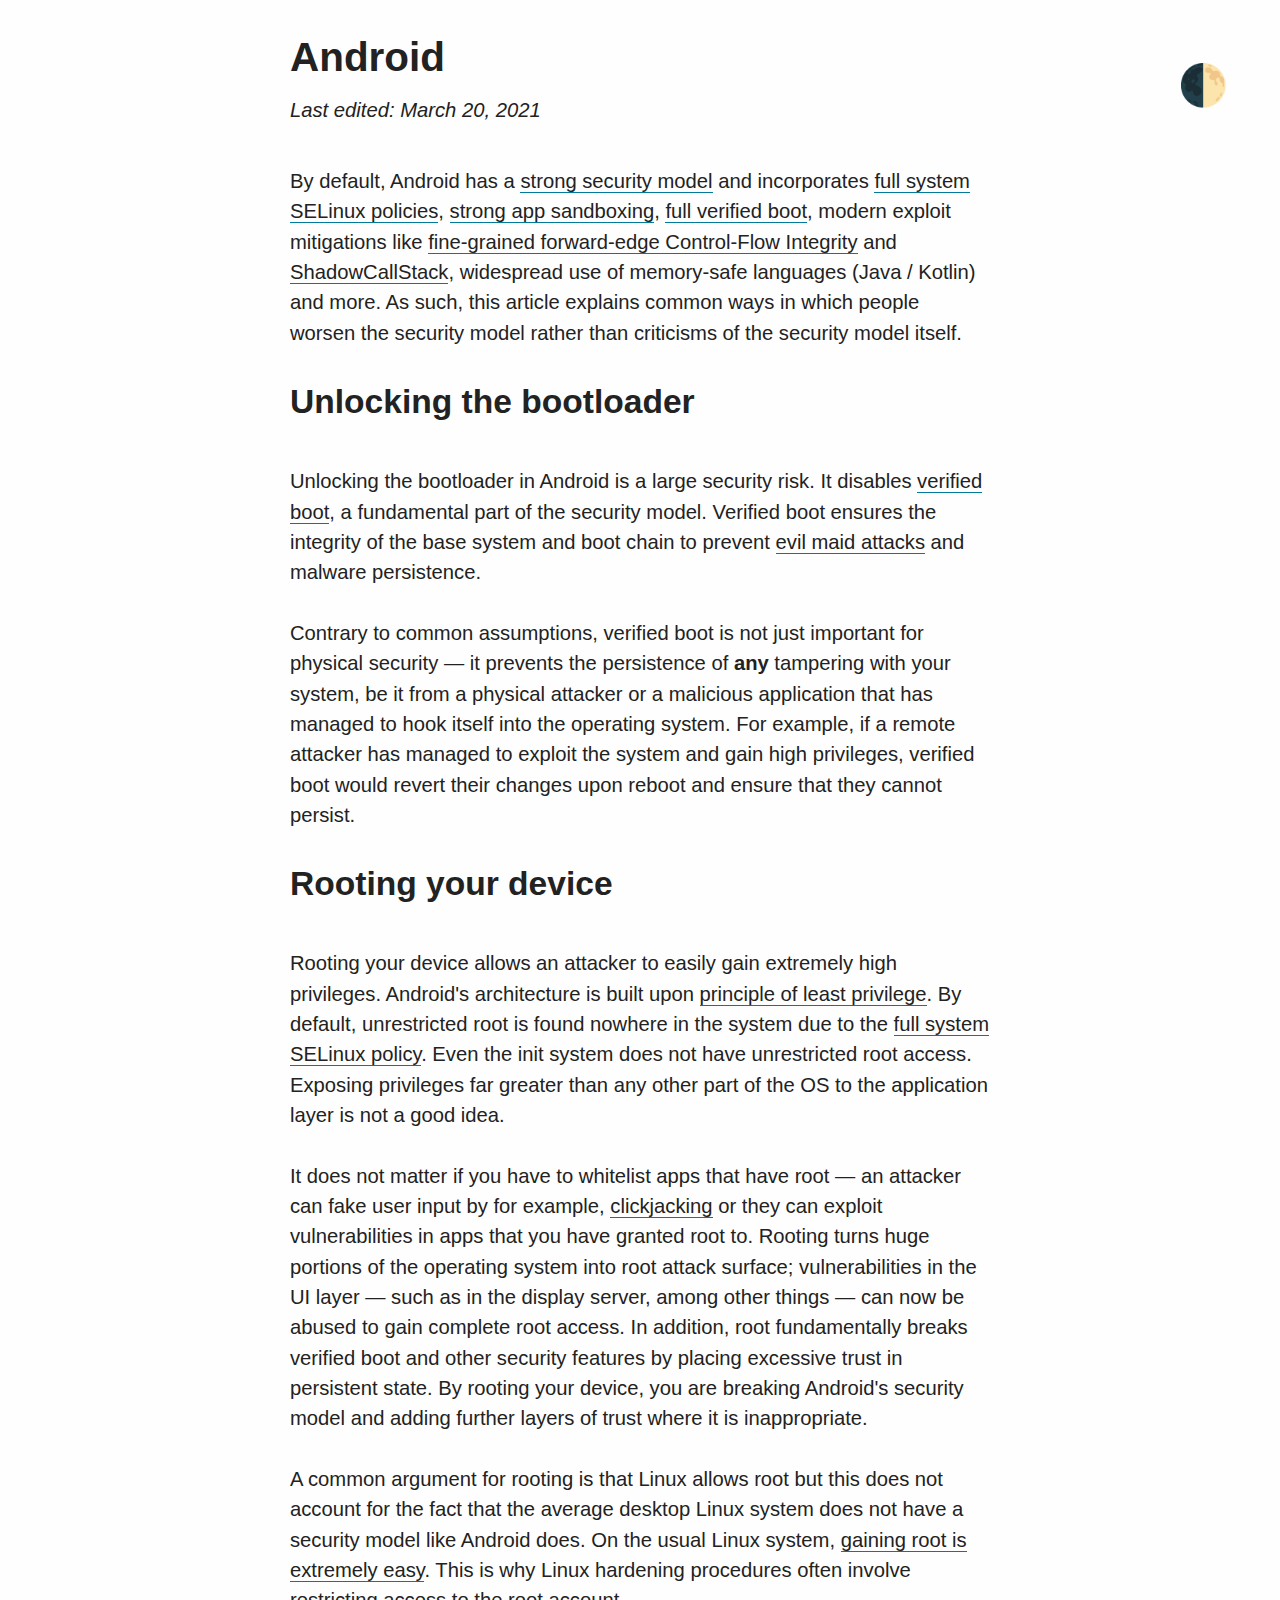
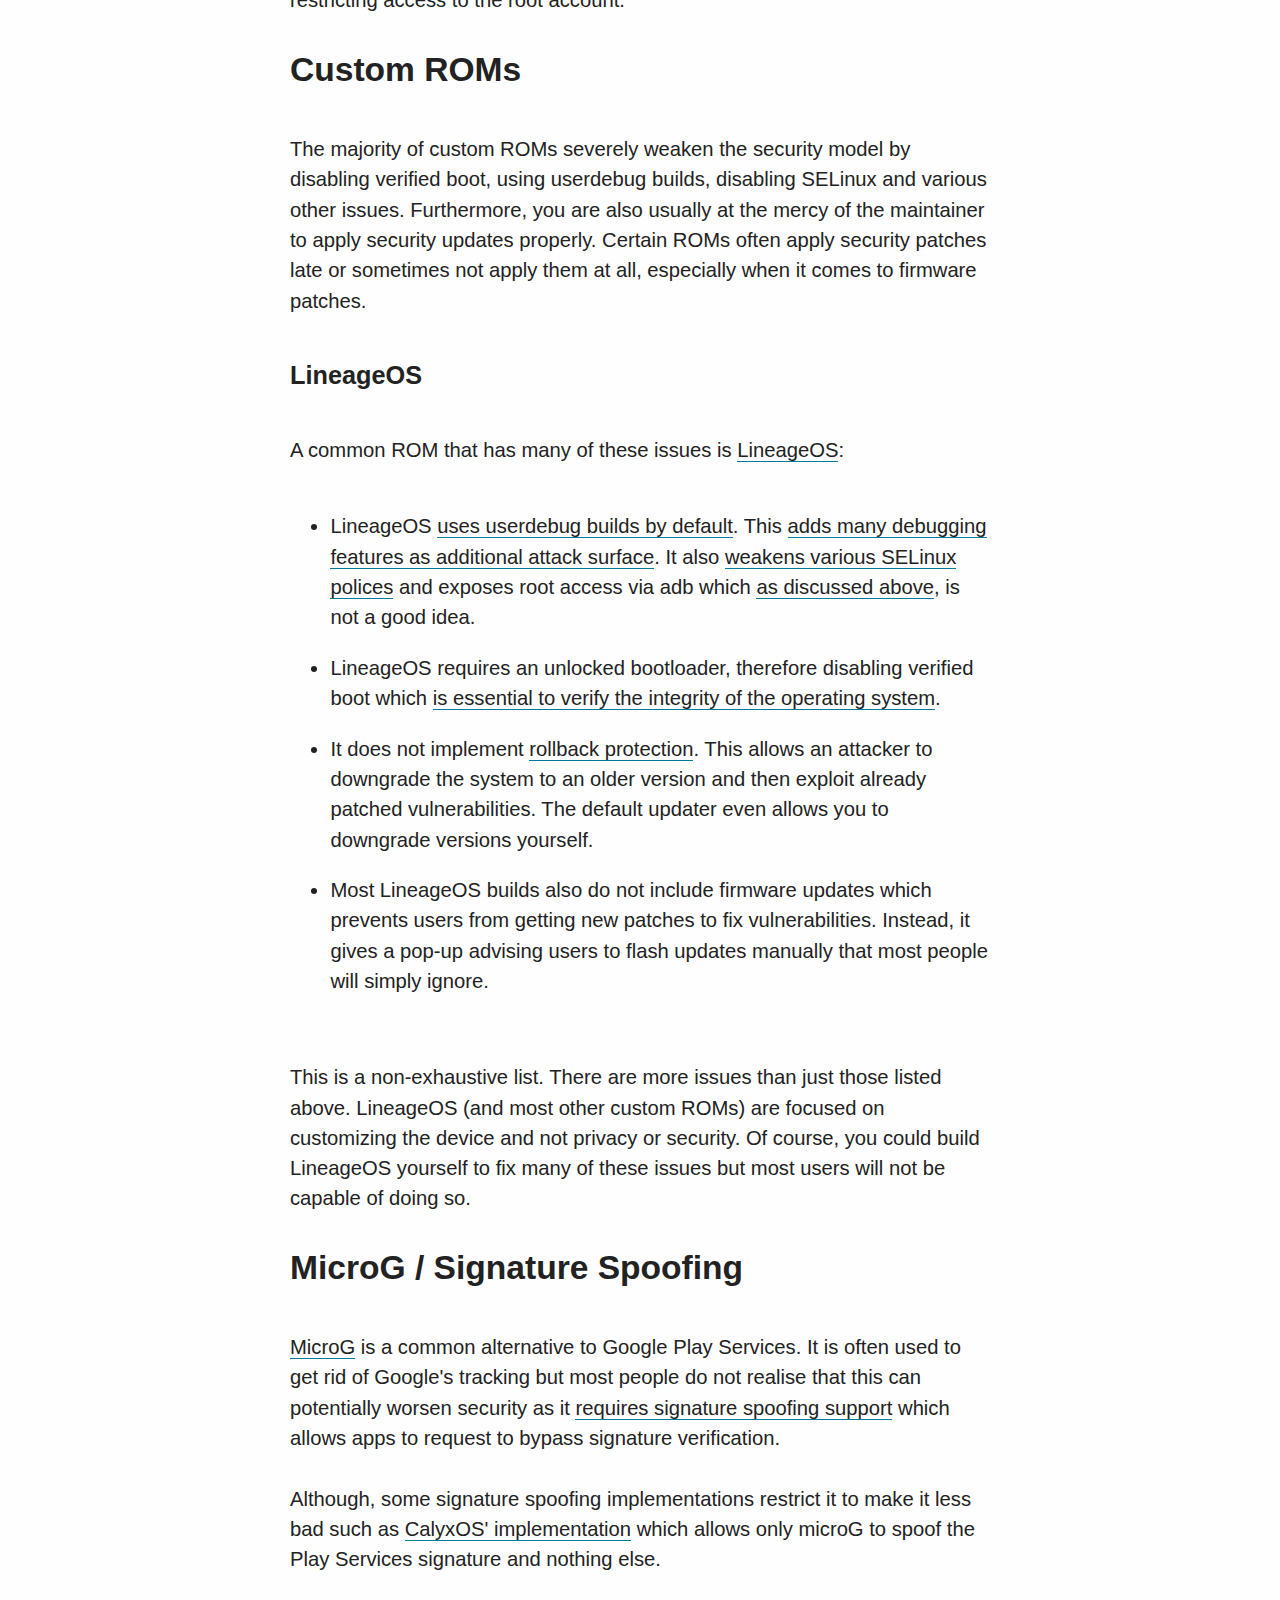
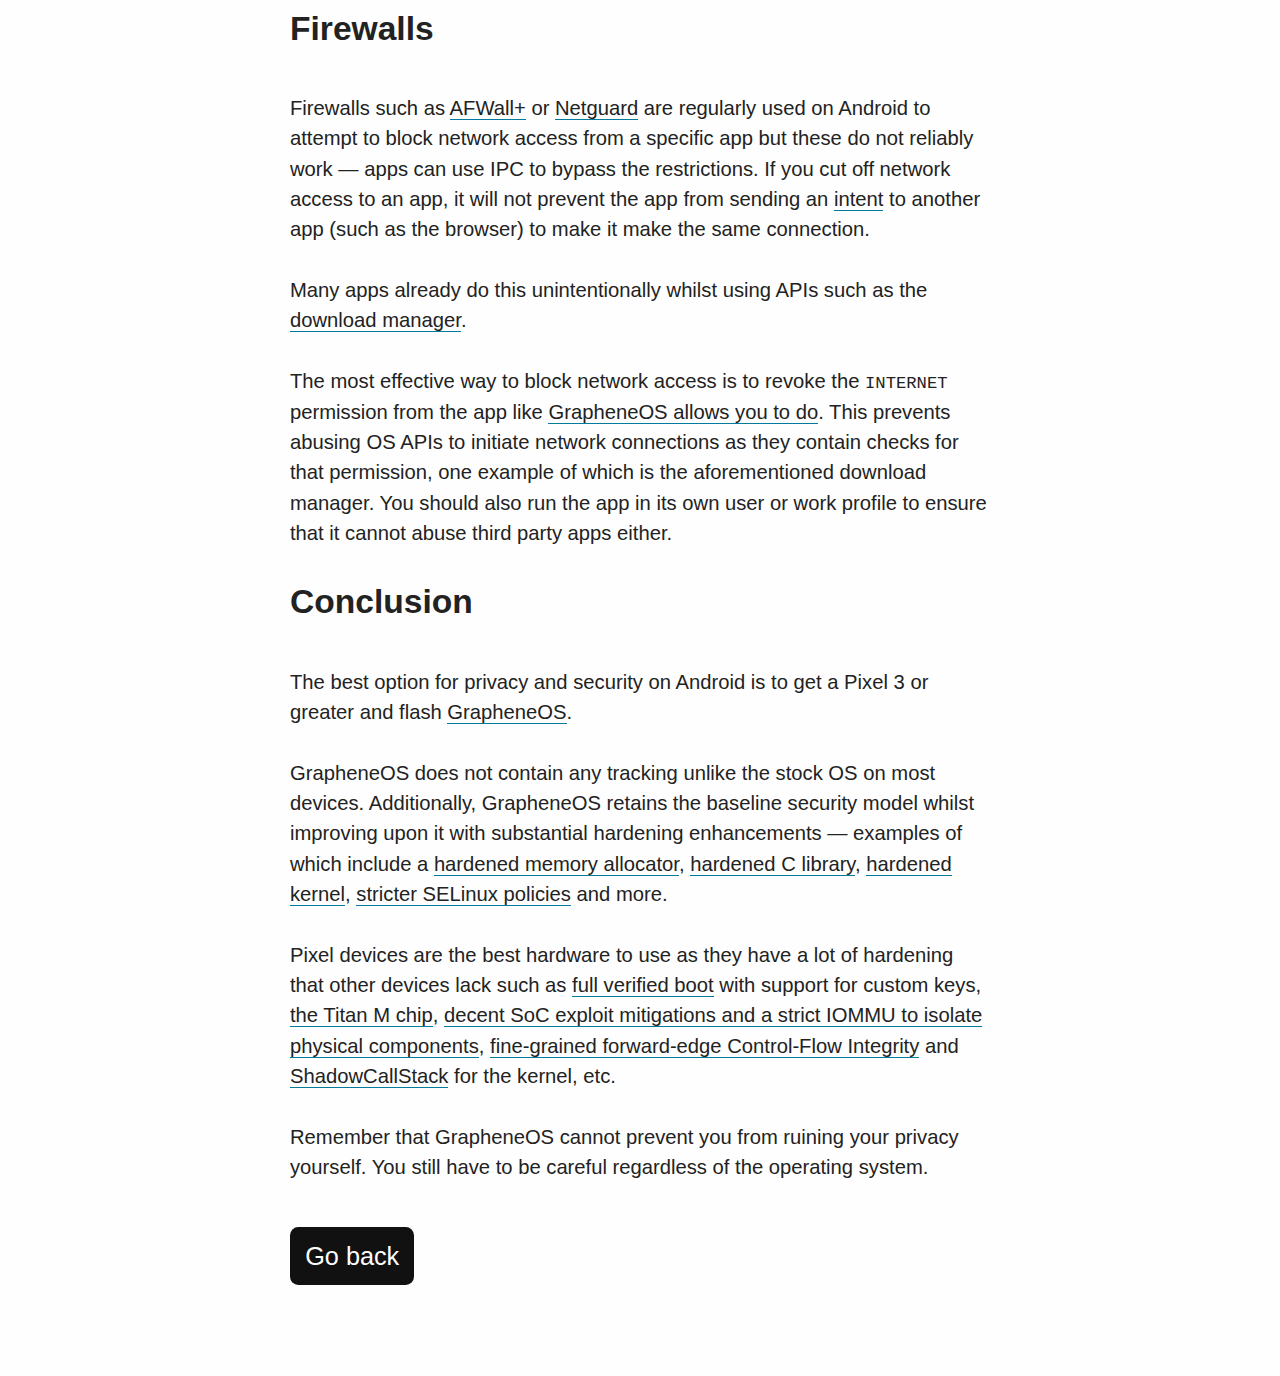
==== android.html @ be744e79 "Content-Security-Policy deployment" ====
<!DOCTYPE html>
<html lang=en>

<head>
  <meta charset="utf-8">
  <meta name="viewport" content="width=device-width, initial-scale=1.0">
  <meta http-equiv="Content-Security-Policy" content="default-src 'none'; style-src-elem 'self' 'sha256-Hni03aigbrenTNqGilzpCwgILZc/71KFD3f7cX5Mtig='; script-src-elem 'self' 'sha256-3GmX9ZJVSjVE14X8tyUcIeLH5lWDmOeR/CmPZrCi3HU='; form-action 'none'; upgrade-insecure-requests; block-all-mixed-content; base-uri 'none'">
  <link rel="stylesheet" type="text/css" href="styles.css">
  <title>Android | Madaidan's Insecurities</title>
</head>

<body>
  <h1>Android</h1>

  <p class="date"><i><time datetime="2021-03-20">Last edited: March 20, 2021</time></i></p>

  <p>
    By default, Android has a <a href="https://arxiv.org/abs/1904.05572">strong security model</a> and incorporates
    <a href="https://source.android.com/security/selinux/"> full system SELinux policies</a>, <a
    href="https://source.android.com/security/app-sandbox">strong app sandboxing</a>,
    <a href="https://source.android.com/security/verifiedboot">full verified boot</a>, modern exploit mitigations like
    <a href="https://source.android.com/devices/tech/debug/cfi">fine-grained forward-edge Control-Flow Integrity</a> and
    <a href="https://source.android.com/devices/tech/debug/shadow-call-stack">ShadowCallStack</a>, widespread use of
    memory-safe languages (Java / Kotlin) and more. As such, this article explains common ways in which people worsen the
    security model rather than criticisms of the security model itself.
  </p>

  <h2 id="unlocking-the-bootloader"><a href="#unlocking-the-bootloader">Unlocking the bootloader</a></h2>

  <p>
    Unlocking the bootloader in Android is a large security risk. It disables <a
    href="https://source.android.com/security/verifiedboot/">verified boot</a>, a fundamental part of the security
    model. Verified boot ensures the integrity of the base system and boot chain to prevent <a href="https://en.wikipedia.org/wiki/Evil_maid_attack">
    evil maid attacks</a> and malware persistence. <br>
    <br>
    Contrary to common assumptions, verified boot is not just important for physical security — it prevents the persistence
    of <b>any</b> tampering with your system, be it from a physical attacker or a malicious application that has managed to
    hook itself into the operating system. For example, if a remote attacker has managed to exploit the system and gain high
    privileges, verified boot would revert their changes upon reboot and ensure that they cannot persist.
  </p>

  <h2 id="rooting"><a href="#rooting">Rooting your device</a></h2>

  <p>
    Rooting your device allows an attacker to easily gain extremely high privileges. Android's architecture is built
    upon <a href="https://en.wikipedia.org/wiki/Principle_of_least_privilege">principle of least privilege</a>. By default,
    unrestricted root is found nowhere in the system due to the <a href="https://source.android.com/security/selinux">
    full system SELinux policy</a>. Even the init system does not have unrestricted root access. Exposing privileges far
    greater than any other part of the OS to the application layer is not a good idea. <br>
    <br>
    It does not matter if you have to whitelist apps that have root — an attacker can fake user input by for example,
    <a href="https://en.wikipedia.org/wiki/Clickjacking">clickjacking</a> or they can exploit vulnerabilities in apps that
    you have granted root to. Rooting turns huge portions of the operating system into root attack surface; vulnerabilities
    in the UI layer — such as in the display server, among other things — can now be abused to gain complete root access. In
    addition, root fundamentally breaks verified boot and other security features by placing excessive trust in persistent
    state. By rooting your device, you are breaking Android's security model and adding further layers
    of trust where it is inappropriate. <br>
    <br>
    A common argument for rooting is that Linux allows root but this does not account for the fact that the average
    desktop Linux system does not have a security model like Android does. On the usual Linux system, <a
    href="linux.html#root">gaining root is extremely easy</a>. This is why Linux hardening procedures often involve
    restricting access to the root account.
  </p>

  <h2 id="custom-roms"><a href="#custom-roms">Custom ROMs</a></h2>

  <p>
    The majority of custom ROMs severely weaken the security model by disabling verified boot, using userdebug builds,
    disabling SELinux and various other issues. Furthermore, you are also usually at the mercy of the maintainer to
    apply security updates properly. Certain ROMs often apply security patches late or sometimes not apply them at all,
    especially when it comes to firmware patches.
  </p>

  <h3 id="lineageos"><a href="#lineageos">LineageOS</a></h3>

  <p>
    A common ROM that has many of these issues is <a href="https://lineageos.org/">LineageOS</a>:
  </p>

  <ul>
    <li class="lilist">
      LineageOS <a href="https://github.com/LineageOS/hudson/blob/master/lineage-build-targets">uses
      userdebug builds by default</a>. This <a href="https://source.android.com/setup/build/building#choose-a-target">
      adds many debugging features as additional attack surface</a>. It also <a
      href="https://github.com/LineageOS/android_system_sepolicy/search?q=userdebug&type=code">weakens various SELinux
      polices</a> and exposes root access via adb which <a href="#root">as discussed above</a>, is not a good idea.
    </li>

    <li class="lilist">
      LineageOS requires an unlocked bootloader, therefore disabling verified boot which <a href="#unlocking-the-bootloader">
      is essential to verify the integrity of the operating system</a>.
    </li>

    <li class="lilist">
      It does not implement <a href="https://source.android.com/security/verifiedboot/verified-boot#rollback-protection">
      rollback protection</a>. This allows an attacker to downgrade the system to an older version and then exploit already
      patched vulnerabilities. The default updater even allows you to downgrade versions yourself.
    </li>

    <li class="lilist">
      Most LineageOS builds also do not include firmware updates which prevents users from getting new patches to fix
      vulnerabilities. Instead, it gives a pop-up advising users to flash updates manually that most people will simply
      ignore.
    </li>
  </ul>

  <p>
    This is a non-exhaustive list. There are more issues than just those listed above. LineageOS (and most other custom
    ROMs) are focused on customizing the device and not privacy or security. Of course, you could build LineageOS yourself
    to fix many of these issues but most users will not be capable of doing so.
  </p>

  <h2 id="microg-signature-spoofing"><a href="#microg-signature-spoofing">MicroG / Signature Spoofing</a></h2>

  <p>
    <a href="https://microg.org/">MicroG</a> is a common alternative to Google Play Services. It is often used to get rid
    of Google's tracking but most people do not realise that this can potentially worsen security as it
    <a href="https://github.com/microg/android_packages_apps_GmsCore/wiki/Signature-Spoofing">requires signature spoofing
    support</a> which allows apps to request to bypass signature verification. <br>
    <br>
    Although, some signature spoofing implementations restrict it to make it less bad such as <a
    href="https://gitlab.com/calyxos/platform_frameworks_base/commit/dccce9d969f11c1739d19855ade9ccfbacf8ef76">CalyxOS'
    implementation</a> which allows only microG to spoof the Play Services signature and nothing else.
  </p>

  <h2 id="firewalls"><a href="#firewalls">Firewalls</a></h2>

  <p>
    Firewalls such as <a href="https://github.com/ukanth/afwall/">AFWall+</a> or <a href="https://www.netguard.me/">
    Netguard</a> are regularly used on Android to attempt to block network access from a specific app but these
    do not reliably work — apps can use IPC to bypass the restrictions. If you cut off network access to an app, it
    will not prevent the app from sending an <a href="https://developer.android.com/reference/android/content/Intent">
    intent</a> to another app (such as the browser) to make it make the same connection. <br>
    <br>
    Many apps already do this unintentionally whilst using APIs such as the <a
    href="https://developer.android.com/reference/android/app/DownloadManager">download manager</a>. <br>
    <br>
    The most effective way to block network access is to revoke the <code>INTERNET</code> permission from the app
    like <a href="https://github.com/GrapheneOS/platform_frameworks_base/commit/5e2898e9d21dd6802bb0b0139e7e496c41e1cd80">
    GrapheneOS allows you to do</a>. This prevents abusing OS APIs to initiate network connections as they contain checks
    for that permission, one example of which is the aforementioned download manager. You should also run the app in its
    own user or work profile to ensure that it cannot abuse third party apps either.
  </p>

  <h2 id="conclusion"><a href="#conclusion">Conclusion</a></h2>

  <p>
    The best option for privacy and security on Android is to get a Pixel 3 or greater and flash <a href="https://grapheneos.org/">
    GrapheneOS</a>. <br>
    <br>
    GrapheneOS does not contain any tracking unlike the stock OS on most devices. Additionally, GrapheneOS retains the baseline
    security model whilst improving upon it with substantial hardening enhancements — examples of which include a
    <a href="https://github.com/GrapheneOS/hardened_malloc">hardened memory allocator</a>,
    <a href="https://github.com/GrapheneOS/platform_bionic">hardened C library</a>, <a href="https://github.com/GrapheneOS/kernel_google_coral">
    hardened kernel</a>, <a href="https://github.com/GrapheneOS/platform_system_sepolicy">stricter SELinux policies</a>
    and more. <br>
    <br>
    Pixel devices are the best hardware to use as they have a lot of hardening that other devices lack such as <a
    href="https://source.android.com/security/verifiedboot/">full verified boot</a> with support for custom keys,
    <a href="https://www.blog.google/products/pixel/titan-m-makes-pixel-3-our-most-secure-phone-yet/">the Titan M chip</a>, <a
    href="https://media.defcon.org/DEF%20CON%2027/DEF%20CON%2027%20presentations/DEFCON-27-Xiling-Gong-Peter-Pi-Exploiting-Qualcomm-WLAN-and-Modem-Over-The-Air.pdf">
    decent SoC exploit mitigations and a strict IOMMU to isolate physical components</a>, <a href="https://android-developers.googleblog.com/2018/10/control-flow-integrity-in-android-kernel.html">
    fine-grained forward-edge Control-Flow Integrity</a> and <a href="https://security.googleblog.com/2019/10/protecting-against-code-reuse-in-linux_30.html">
    ShadowCallStack</a> for the kernel, etc. <br>
    <br>
    Remember that GrapheneOS cannot prevent you from ruining your privacy yourself. You still have to be
    careful regardless of the operating system.
  </p>

  <p class="p-final">
    <a href="index.html" class="back">Go back</a>
  </p>

  <button onclick="setDarkMode()" class="dark-mode-toggle">🌓</button>
  <script type="text/javascript" src="toggle.js"></script>
</body>
</html>
---- styles.css ----
* {
    font-family: inherit;
    background-color: inherit;
    margin: 0;
    padding: 0;
    box-sizing: border-box;
}

html {
    font-size: calc(1em + 0.33vw);
}

body {
    font-family: Arial, Helvetica Neue, sans-serif;
    line-height: 1.5;
    background-color: #fefefe;
    color: #222;
    max-width: 700px;
    margin: auto;
}

ul {
    overflow: hidden;
    padding-left: 2em;
}

*+* {
    margin-top: 2.25rem;
}

br, li+li, body {
    margin-top: 0;
}

p+p {
    margin-top: 0.75rem;
}

a {
    text-decoration: none;
    border-bottom: 1px solid #007b9c;
    color: inherit;
    outline-offset: 2px;
}

h1, h2, h3, h4 {
    line-height: 1.125;
    max-width: 800px;
}

h2 a, h3 a, h4 a {
    border-bottom: 0;
}

h2 a:hover, h3 a:hover, h4 a:hover {
    border-bottom: 1px solid #007b9c;
}

h1 {
    font-size: 2rem;
    margin: 5% auto;
}

h2 {
    font-size: 1.66rem;
    margin: 5% auto;
}

h3 {
    font-size: 1.25rem;
}

pre {
    overflow-x: auto;
    padding: 1rem;
    border: 1px solid;
}

code {
    font-family: Consolas, Monaco, 'Andale Mono', 'Ubuntu Mono', monospace;
    font-size: 0.85em;
}

.quote {
    overflow-x: auto;
    padding: 1rem;
    border: 1px solid;
    font-style: italic;
}

.lilist {
    padding-bottom: 1em;
}

.link {
    font-size: 1.3rem;
    line-height: 1.125;
    max-width: 800px;
    margin: 5% auto;
}

.back {
    font-size: 1.25rem;
    border-radius: 0.33em;
    background: #111;
    color: #fefefe;
    padding: 0.75rem;
    border: 0;
}

.dark-mode>.dark-mode-toggle {
    color: white;
}

.dark-mode {
    background-color: #252627;
    color: #a9a9b3;
}

.dark-mode-toggle {
    border: none;
    padding: 15px 32px;
    text-align: center;
    text-decoration: none;
    display: inline-block;
    position: absolute;
    top: 0;
    right: 20px;
    outline: none;
    font-size: 2rem;
    background: transparent;
}

.p-final {
    padding-top: 2rem;
    padding-bottom: 5rem;
}

.date {
    margin-top: -1rem;
    margin-bottom: 2rem;
}

.headers {
    font-size: 25px;
}

.subheaders {
    margin-left: 10px;
    font-size: 18px;
}

.subheaders2 {
    margin-left: 26px;
    font-size: 16px;
}

@media screen and (max-width: 45em) {
    body {
        padding: 25px;
    }
    body a {
        hyphens: auto;
    }
    h1 {
        margin-left: 0;
        margin-top: 0;
        max-width: 75%;
    }
    code {
        word-break: break-all;
    }
    .dark-mode-toggle {
        margin-top: 5px;
    }
}

@media print {
    a {
        border: 0;
    }
    pre code {
        white-space: pre-wrap !important;
    }
}

#home-list {
    padding-left: 0;
}
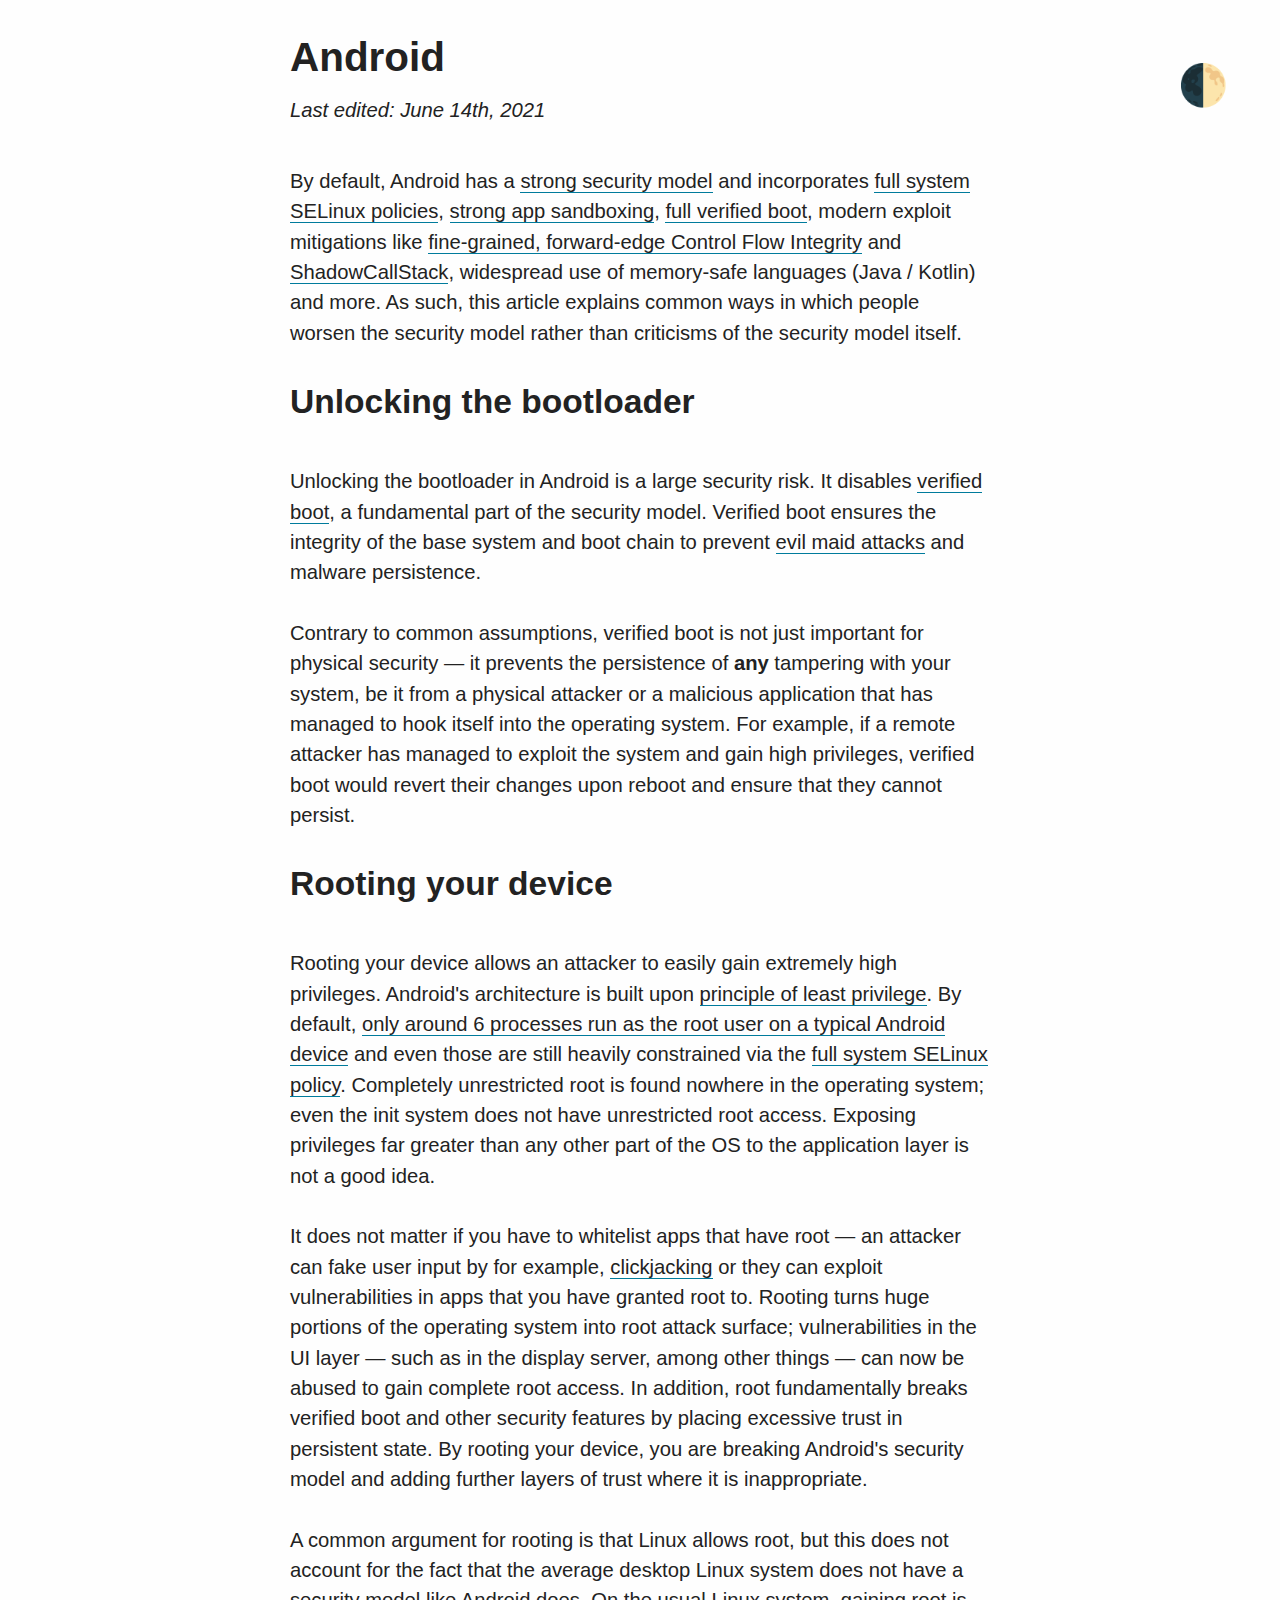
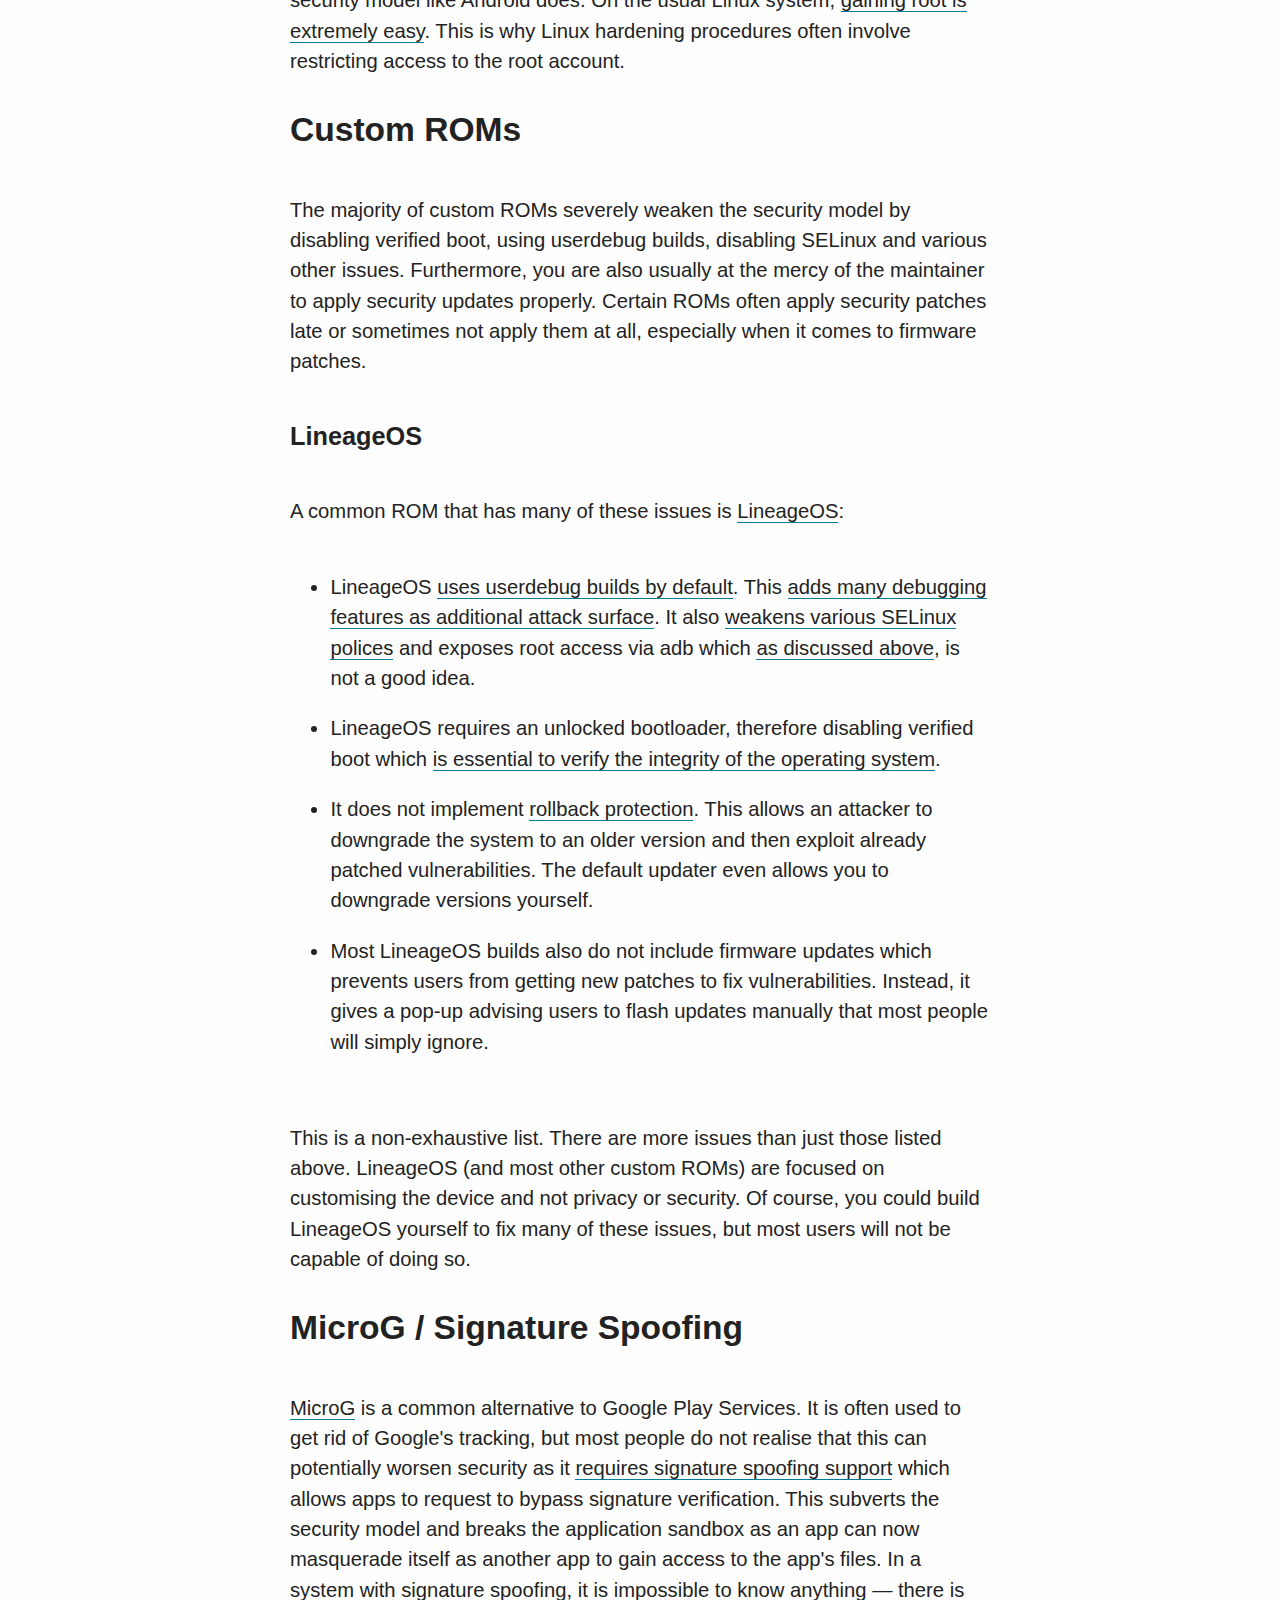
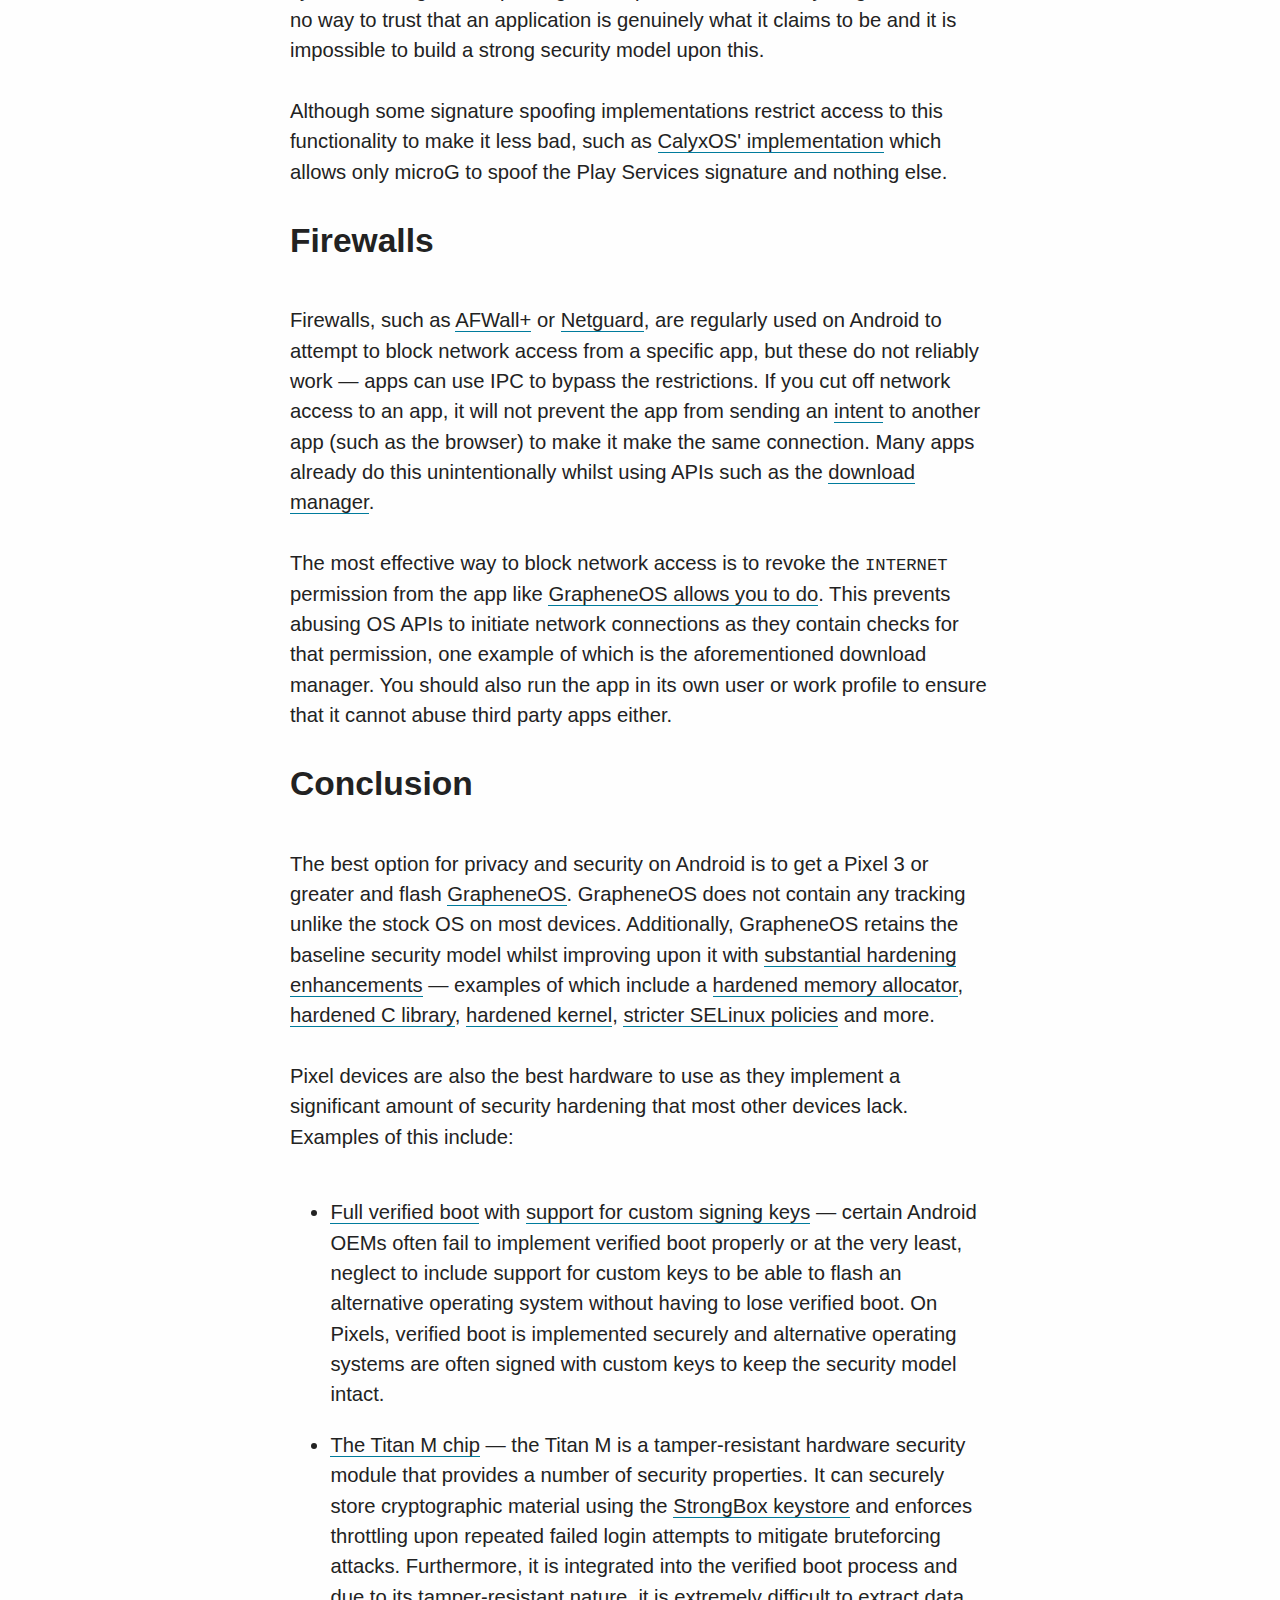
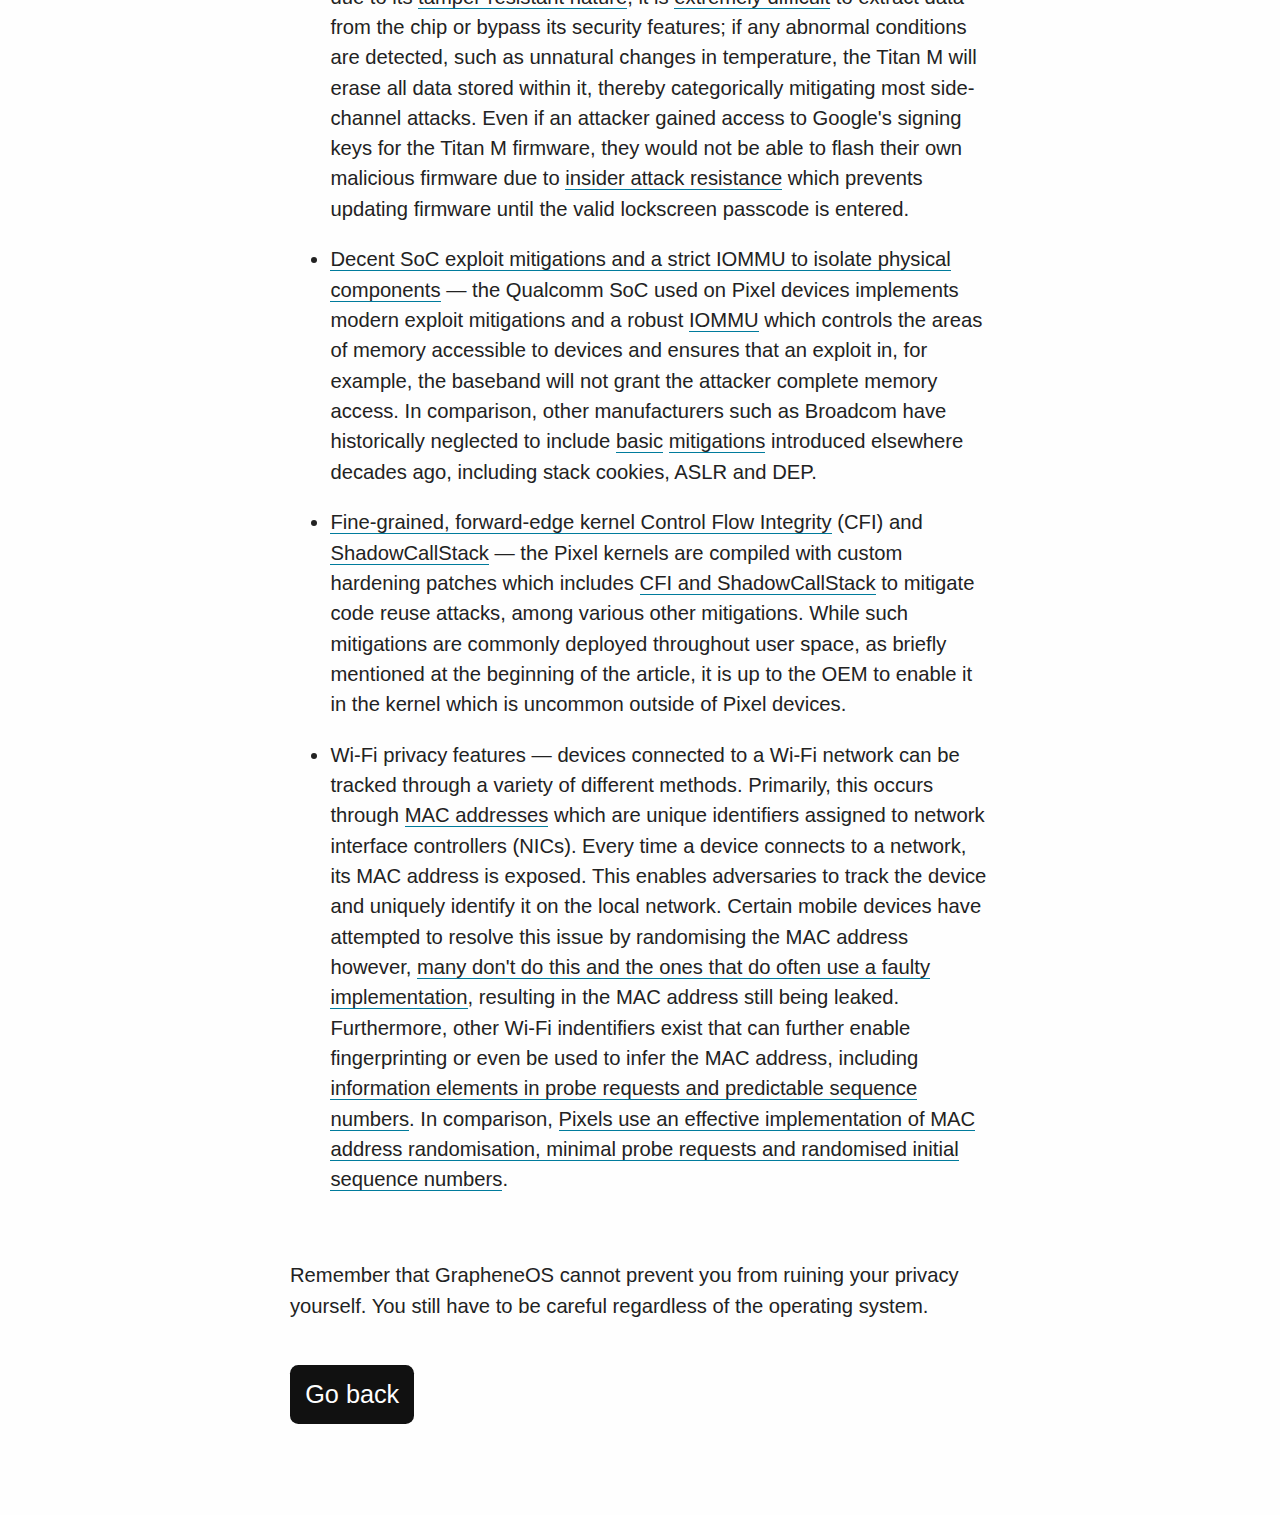
==== commit 8851bba3: "Firefox Content-Security-Policy fix" ====
--- a/android.html
+++ b/android.html
@@ -4,7 +4,9 @@
 <head>
   <meta charset="utf-8">
   <meta name="viewport" content="width=device-width, initial-scale=1.0">
-  <meta http-equiv="Content-Security-Policy" content="default-src 'none'; style-src-elem 'self' 'sha256-Hni03aigbrenTNqGilzpCwgILZc/71KFD3f7cX5Mtig='; script-src-elem 'self' 'sha256-3GmX9ZJVSjVE14X8tyUcIeLH5lWDmOeR/CmPZrCi3HU='; form-action 'none'; upgrade-insecure-requests; block-all-mixed-content; base-uri 'none'">
+  <meta http-equiv="Content-Type" content="text/html; charset=UTF-8">
+  <meta http-equiv="Content-Security-Policy" content="default-src 'none'; style-src 'self' 'sha256-BHF2wjYzuFl1eF3qjlsAq+xvWjfztG2awREfjczVAIQ='; script-src 'self' 'sha256-3GmX9ZJVSjVE14X8tyUcIeLH5lWDmOeR/CmPZrCi3HU='; form-action 'none'; upgrade-insecure-requests; block-all-mixed-content; base-uri 'none'">
+  <meta name="referrer" content="no-referrer">
   <link rel="stylesheet" type="text/css" href="styles.css">
   <title>Android | Madaidan's Insecurities</title>
 </head>
@@ -12,14 +14,14 @@
 <body>
   <h1>Android</h1>
 
-  <p class="date"><i><time datetime="2021-03-20">Last edited: March 20, 2021</time></i></p>
+  <p class="date"><em><time datetime="2021-06-14">Last edited: June 14th, 2021</time></em></p>
 
   <p>
     By default, Android has a <a href="https://arxiv.org/abs/1904.05572">strong security model</a> and incorporates
-    <a href="https://source.android.com/security/selinux/"> full system SELinux policies</a>, <a
+    <a href="https://source.android.com/security/selinux/">full system SELinux policies</a>, <a
     href="https://source.android.com/security/app-sandbox">strong app sandboxing</a>,
     <a href="https://source.android.com/security/verifiedboot">full verified boot</a>, modern exploit mitigations like
-    <a href="https://source.android.com/devices/tech/debug/cfi">fine-grained forward-edge Control-Flow Integrity</a> and
+    <a href="https://source.android.com/devices/tech/debug/cfi">fine-grained, forward-edge Control Flow Integrity</a> and
     <a href="https://source.android.com/devices/tech/debug/shadow-call-stack">ShadowCallStack</a>, widespread use of
     memory-safe languages (Java / Kotlin) and more. As such, this article explains common ways in which people worsen the
     security model rather than criticisms of the security model itself.
@@ -34,7 +36,7 @@
     evil maid attacks</a> and malware persistence. <br>
     <br>
     Contrary to common assumptions, verified boot is not just important for physical security — it prevents the persistence
-    of <b>any</b> tampering with your system, be it from a physical attacker or a malicious application that has managed to
+    of <strong>any</strong> tampering with your system, be it from a physical attacker or a malicious application that has managed to
     hook itself into the operating system. For example, if a remote attacker has managed to exploit the system and gain high
     privileges, verified boot would revert their changes upon reboot and ensure that they cannot persist.
   </p>
@@ -44,8 +46,10 @@
   <p>
     Rooting your device allows an attacker to easily gain extremely high privileges. Android's architecture is built
     upon <a href="https://en.wikipedia.org/wiki/Principle_of_least_privilege">principle of least privilege</a>. By default,
-    unrestricted root is found nowhere in the system due to the <a href="https://source.android.com/security/selinux">
-    full system SELinux policy</a>. Even the init system does not have unrestricted root access. Exposing privileges far
+    <a href="https://source.android.com/security/overview/implement#root-processes">only around 6 processes run as the root
+    user on a typical Android device</a> and even those are still heavily constrained via the <a
+    href="https://source.android.com/security/selinux">full system SELinux policy</a>. Completely unrestricted root is found
+    nowhere in the operating system; even the init system does not have unrestricted root access. Exposing privileges far
     greater than any other part of the OS to the application layer is not a good idea. <br>
     <br>
     It does not matter if you have to whitelist apps that have root — an attacker can fake user input by for example,
@@ -56,7 +60,7 @@
     state. By rooting your device, you are breaking Android's security model and adding further layers
     of trust where it is inappropriate. <br>
     <br>
-    A common argument for rooting is that Linux allows root but this does not account for the fact that the average
+    A common argument for rooting is that Linux allows root, but this does not account for the fact that the average
     desktop Linux system does not have a security model like Android does. On the usual Linux system, <a
     href="linux.html#root">gaining root is extremely easy</a>. This is why Linux hardening procedures often involve
     restricting access to the root account.
@@ -83,7 +87,7 @@
       userdebug builds by default</a>. This <a href="https://source.android.com/setup/build/building#choose-a-target">
       adds many debugging features as additional attack surface</a>. It also <a
       href="https://github.com/LineageOS/android_system_sepolicy/search?q=userdebug&type=code">weakens various SELinux
-      polices</a> and exposes root access via adb which <a href="#root">as discussed above</a>, is not a good idea.
+      polices</a> and exposes root access via adb which <a href="#rooting">as discussed above</a>, is not a good idea.
     </li>
 
     <li class="lilist">
@@ -106,33 +110,35 @@
 
   <p>
     This is a non-exhaustive list. There are more issues than just those listed above. LineageOS (and most other custom
-    ROMs) are focused on customizing the device and not privacy or security. Of course, you could build LineageOS yourself
-    to fix many of these issues but most users will not be capable of doing so.
+    ROMs) are focused on customising the device and not privacy or security. Of course, you could build LineageOS yourself
+    to fix many of these issues, but most users will not be capable of doing so.
   </p>
 
   <h2 id="microg-signature-spoofing"><a href="#microg-signature-spoofing">MicroG / Signature Spoofing</a></h2>
 
   <p>
     <a href="https://microg.org/">MicroG</a> is a common alternative to Google Play Services. It is often used to get rid
-    of Google's tracking but most people do not realise that this can potentially worsen security as it
+    of Google's tracking, but most people do not realise that this can potentially worsen security as it
     <a href="https://github.com/microg/android_packages_apps_GmsCore/wiki/Signature-Spoofing">requires signature spoofing
-    support</a> which allows apps to request to bypass signature verification. <br>
-    <br>
-    Although, some signature spoofing implementations restrict it to make it less bad such as <a
-    href="https://gitlab.com/calyxos/platform_frameworks_base/commit/dccce9d969f11c1739d19855ade9ccfbacf8ef76">CalyxOS'
+    support</a> which allows apps to request to bypass signature verification. This subverts the security model and
+    breaks the application sandbox as an app can now masquerade itself as another app to gain access to the app's files.
+    In a system with signature spoofing, it is impossible to know anything — there is no way to trust that an application
+    is genuinely what it claims to be and it is impossible to build a strong security model upon this. <br>
+    <br>
+    Although some signature spoofing implementations restrict access to this functionality to make it less bad, such as <a
+    href="https://gitlab.com/CalyxOS/platform_frameworks_base/-/commit/bfeee22ba01b6fddb795c6c9b2d93565bb6a4965">CalyxOS'
     implementation</a> which allows only microG to spoof the Play Services signature and nothing else.
   </p>
 
   <h2 id="firewalls"><a href="#firewalls">Firewalls</a></h2>
 
   <p>
-    Firewalls such as <a href="https://github.com/ukanth/afwall/">AFWall+</a> or <a href="https://www.netguard.me/">
-    Netguard</a> are regularly used on Android to attempt to block network access from a specific app but these
+    Firewalls, such as <a href="https://github.com/ukanth/afwall/">AFWall+</a> or <a href="https://www.netguard.me/">
+    Netguard</a>, are regularly used on Android to attempt to block network access from a specific app, but these
     do not reliably work — apps can use IPC to bypass the restrictions. If you cut off network access to an app, it
     will not prevent the app from sending an <a href="https://developer.android.com/reference/android/content/Intent">
-    intent</a> to another app (such as the browser) to make it make the same connection. <br>
-    <br>
-    Many apps already do this unintentionally whilst using APIs such as the <a
+    intent</a> to another app (such as the browser) to make it make the same connection. Many apps already do this
+    unintentionally whilst using APIs such as the <a
     href="https://developer.android.com/reference/android/app/DownloadManager">download manager</a>. <br>
     <br>
     The most effective way to block network access is to revoke the <code>INTERNET</code> permission from the app
@@ -146,23 +152,76 @@
 
   <p>
     The best option for privacy and security on Android is to get a Pixel 3 or greater and flash <a href="https://grapheneos.org/">
-    GrapheneOS</a>. <br>
-    <br>
-    GrapheneOS does not contain any tracking unlike the stock OS on most devices. Additionally, GrapheneOS retains the baseline
-    security model whilst improving upon it with substantial hardening enhancements — examples of which include a
-    <a href="https://github.com/GrapheneOS/hardened_malloc">hardened memory allocator</a>,
-    <a href="https://github.com/GrapheneOS/platform_bionic">hardened C library</a>, <a href="https://github.com/GrapheneOS/kernel_google_coral">
-    hardened kernel</a>, <a href="https://github.com/GrapheneOS/platform_system_sepolicy">stricter SELinux policies</a>
-    and more. <br>
-    <br>
-    Pixel devices are the best hardware to use as they have a lot of hardening that other devices lack such as <a
-    href="https://source.android.com/security/verifiedboot/">full verified boot</a> with support for custom keys,
-    <a href="https://www.blog.google/products/pixel/titan-m-makes-pixel-3-our-most-secure-phone-yet/">the Titan M chip</a>, <a
-    href="https://media.defcon.org/DEF%20CON%2027/DEF%20CON%2027%20presentations/DEFCON-27-Xiling-Gong-Peter-Pi-Exploiting-Qualcomm-WLAN-and-Modem-Over-The-Air.pdf">
-    decent SoC exploit mitigations and a strict IOMMU to isolate physical components</a>, <a href="https://android-developers.googleblog.com/2018/10/control-flow-integrity-in-android-kernel.html">
-    fine-grained forward-edge Control-Flow Integrity</a> and <a href="https://security.googleblog.com/2019/10/protecting-against-code-reuse-in-linux_30.html">
-    ShadowCallStack</a> for the kernel, etc. <br>
-    <br>
+    GrapheneOS</a>. GrapheneOS does not contain any tracking unlike the stock OS on most devices. Additionally, GrapheneOS
+    retains the baseline security model whilst improving upon it with <a href="https://grapheneos.org/features">substantial
+    hardening enhancements</a> — examples of which include a <a href="https://github.com/GrapheneOS/hardened_malloc">hardened
+    memory allocator</a>, <a href="https://github.com/GrapheneOS/platform_bionic">hardened C library</a>, <a
+    href="https://github.com/GrapheneOS/kernel_google_coral">hardened kernel</a>, <a
+    href="https://github.com/GrapheneOS/platform_system_sepolicy">stricter SELinux policies</a> and more. <br>
+    <br>
+    Pixel devices are also the best hardware to use as they implement a significant amount of security hardening that most
+    other devices lack. Examples of this include:
+  </p>
+
+  <ul>
+    <li class="lilist">
+      <a href="https://source.android.com/security/verifiedboot/">Full verified boot</a> with <a
+      href="https://android.googlesource.com/platform/external/avb/+/master/README.md#pixel-2-and-later">support for custom
+      signing keys</a> — certain Android OEMs often fail to implement verified boot properly or at the very least, neglect
+      to include support for custom keys to be able to flash an alternative operating system without having to lose verified
+      boot. On Pixels, verified boot is implemented securely and alternative operating systems are often signed with custom
+      keys to keep the security model intact.
+    </li>
+
+    <li class="lilist">
+      <a href="https://www.blog.google/products/pixel/titan-m-makes-pixel-3-our-most-secure-phone-yet/">The Titan M chip</a> —
+      the Titan M is a tamper-resistant hardware security module that provides a number of security properties. It can securely
+      store cryptographic material using the <a href="https://developer.android.com/training/articles/keystore#HardwareSecurityModule">
+      StrongBox keystore</a> and enforces throttling upon repeated failed login attempts to mitigate bruteforcing attacks.
+      Furthermore, it is integrated into the verified boot process and due to its <a
+      href="https://android-developers.googleblog.com/2018/10/building-titan-better-security-through.html">tamper-resistant nature</a>,
+      it is <a href="https://www.google.com/about/appsecurity/android-rewards/">extremely difficult</a> to extract data from the chip
+      or bypass its security features; if any abnormal conditions are detected, such as unnatural changes in temperature, the Titan M
+      will erase all data stored within it, thereby categorically mitigating most side-channel attacks. Even if an attacker gained
+      access to Google's signing keys for the Titan M firmware, they would not be able to flash their own malicious firmware due to
+      <a href="https://android-developers.googleblog.com/2018/05/insider-attack-resistance.html">insider attack resistance</a> which
+      prevents updating firmware until the valid lockscreen passcode is entered.
+    </li>
+
+    <li class="lilist">
+      <a href="https://i.blackhat.com/USA-19/Thursday/us-19-Pi-Exploiting-Qualcomm-WLAN-And-Modem-Over-The-Air-wp.pdf">
+      Decent SoC exploit mitigations and a strict IOMMU to isolate physical components</a> — the Qualcomm SoC used on Pixel devices
+      implements modern exploit mitigations and a robust <a href="https://en.wikipedia.org/wiki/Input%E2%80%93output_memory_management_unit">
+      IOMMU</a> which controls the areas of memory accessible to devices and ensures that an exploit in, for example, the baseband will
+      not grant the attacker complete memory access. In comparison, other manufacturers such as Broadcom have historically neglected to
+      include <a href="https://googleprojectzero.blogspot.com/2017/04/over-air-exploiting-broadcoms-wi-fi_4.html">basic</a> <a
+      href="https://www.youtube.com/watch?v=TDk2RId8LFo">mitigations</a> introduced elsewhere decades ago, including stack cookies, ASLR
+      and DEP.
+    </li>
+
+    <li class="lilist">
+      <a href="https://android-developers.googleblog.com/2018/10/control-flow-integrity-in-android-kernel.html">
+      Fine-grained, forward-edge kernel Control Flow Integrity</a> (CFI) and <a
+      href="https://security.googleblog.com/2019/10/protecting-against-code-reuse-in-linux_30.html">ShadowCallStack</a> — the Pixel kernels
+      are compiled with custom hardening patches which includes <a href="linux.html#cfi">CFI and ShadowCallStack</a> to mitigate code reuse
+      attacks, among various other mitigations. While such mitigations are commonly deployed throughout user space, as briefly mentioned at
+      the beginning of the article, it is up to the OEM to enable it in the kernel which is uncommon outside of Pixel devices.
+    </li>
+    
+    <li class="lilist">
+      Wi-Fi privacy features — devices connected to a Wi-Fi network can be tracked through a variety of different methods. Primarily, this occurs
+      through <a href="https://en.wikipedia.org/wiki/MAC_address">MAC addresses</a> which are unique identifiers assigned to network interface
+      controllers (NICs). Every time a device connects to a network, its MAC address is exposed. This enables adversaries to track the device and
+      uniquely identify it on the local network. Certain mobile devices have attempted to resolve this issue by randomising the MAC address however, <a
+      href="https://arxiv.org/pdf/1703.02874.pdf">many don't do this and the ones that do often use a faulty implementation</a>, resulting in the MAC
+      address still being leaked. Furthermore, other Wi-Fi indentifiers exist that can further enable fingerprinting or even be used to infer the MAC
+      address, including <a href="https://papers.mathyvanhoef.com/asiaccs2016.pdf">information elements in probe requests and predictable sequence
+      numbers</a>. In comparison, <a href="https://android-developers.googleblog.com/2017/04/changes-to-device-identifiers-in.html">Pixels use an
+      effective implementation of MAC address randomisation, minimal probe requests and randomised initial sequence numbers</a>.
+    </li>
+  </ul>
+
+  <p>
     Remember that GrapheneOS cannot prevent you from ruining your privacy yourself. You still have to be
     careful regardless of the operating system.
   </p>
